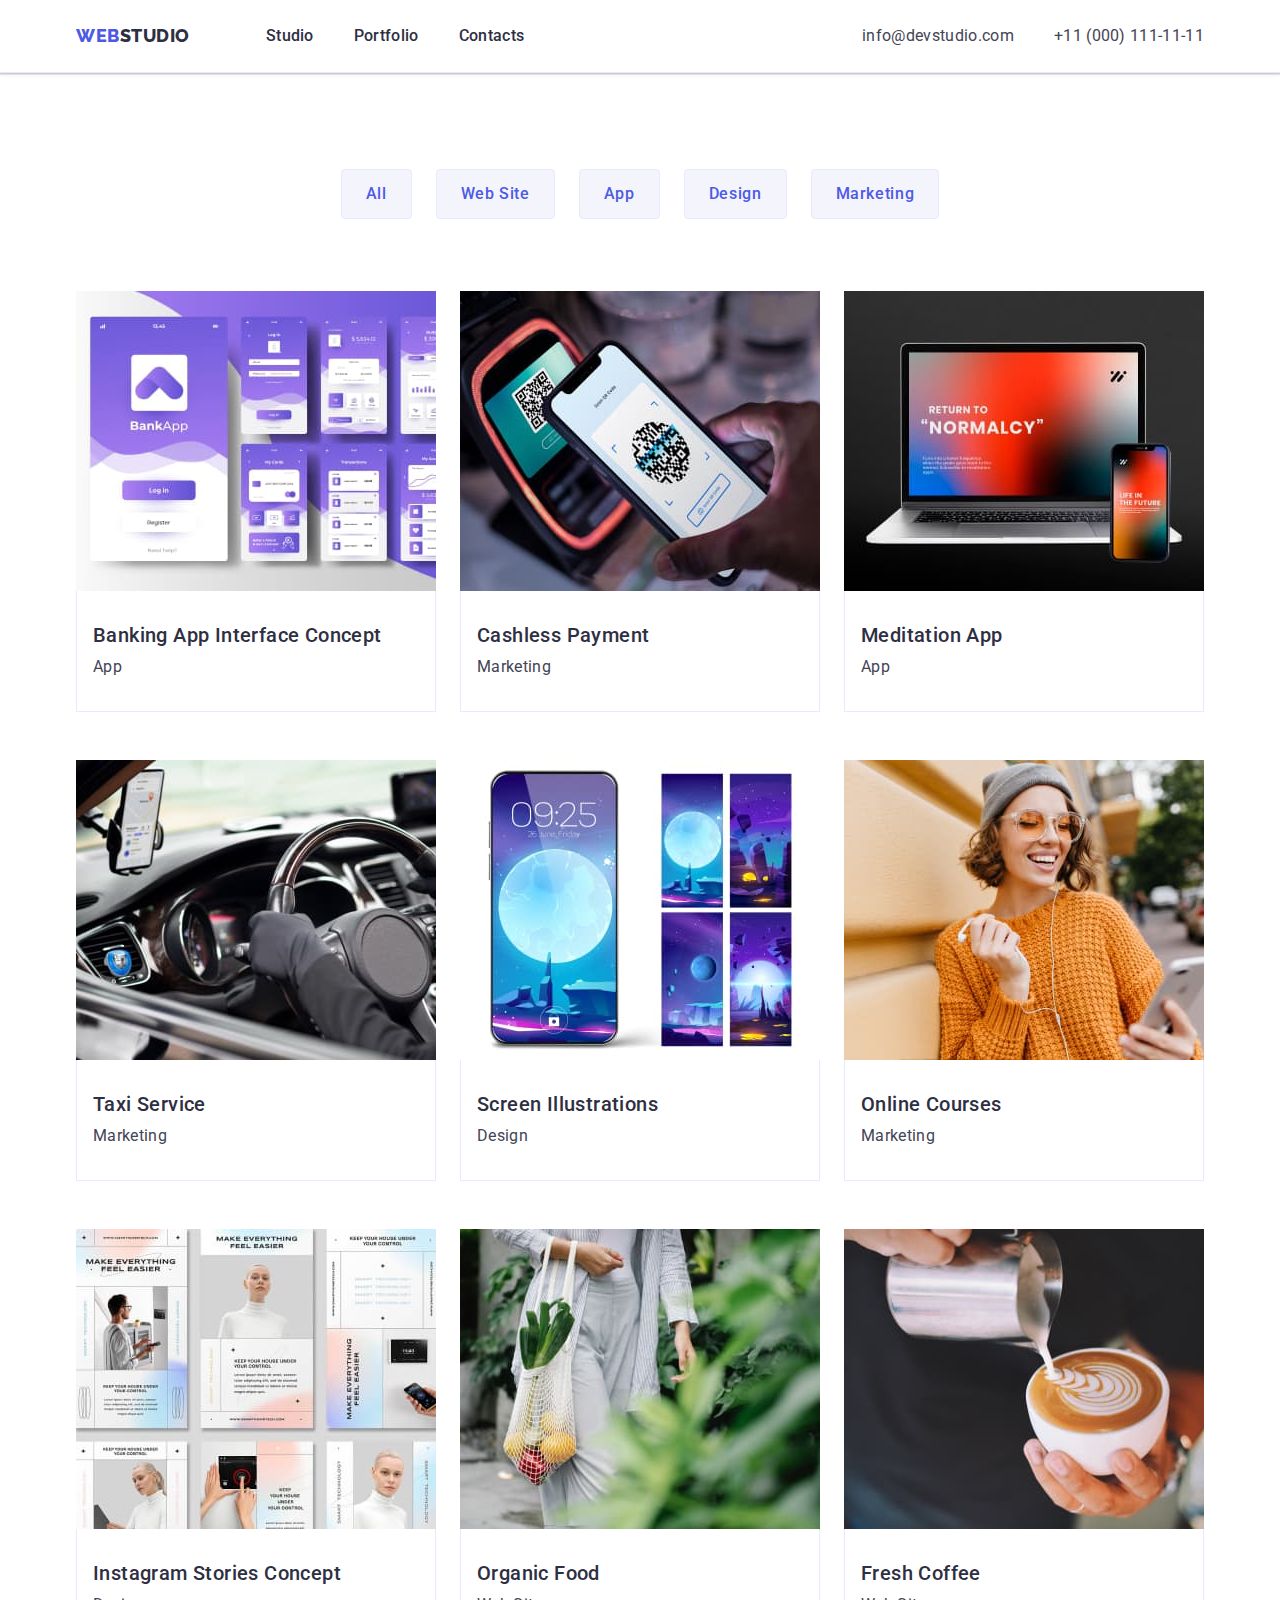
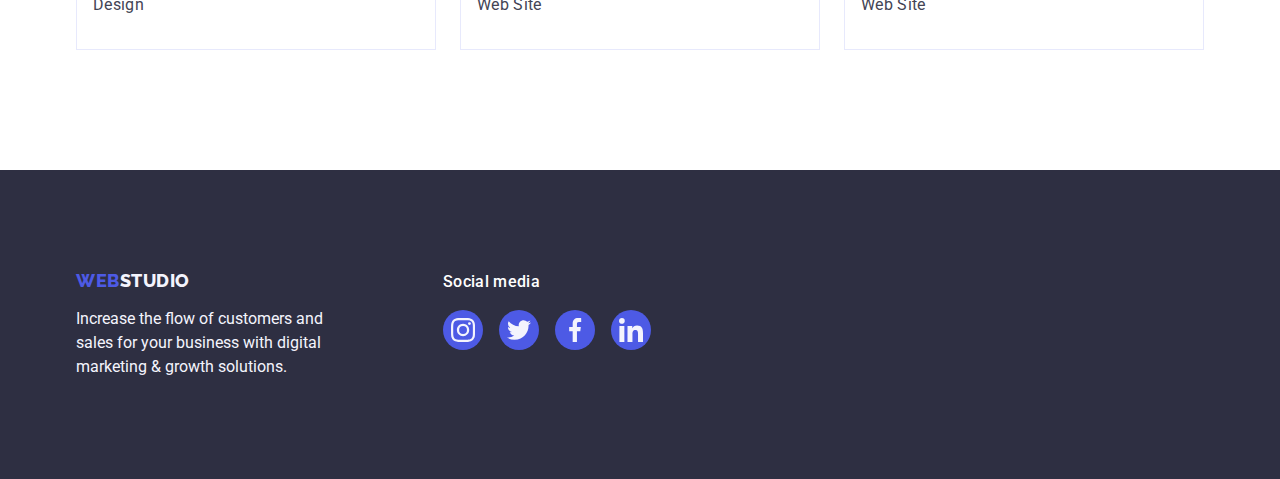
==== portfolio.html @ 8060cdf9 "Initial commit" ====
<!DOCTYPE html>
<html lang="en">

<head>
    <meta charset="UTF-8">
    <meta http-equiv="X-UA-Compatible" content="IE=edge">
    <meta name="viewport" content="width=device-width, initial-scale=1.0">
    <title>Portfolio</title>
    <link rel="preconnect" href="https://fonts.googleapis.com">
    <link rel="preconnect" href="https://fonts.gstatic.com" crossorigin>
    <link
        href="https://fonts.googleapis.com/css2?family=Raleway:wght@800&family=Roboto:wght@400;500;700;900&display=swap"
        rel="stylesheet">
    <link rel="stylesheet" href="./css/modern-normalize.min.css">
    <link rel="stylesheet" href="./css/styles.css">
</head>


<body>
    <header class="top-header">
        <div class="container nav-container">
            <nav class="page-nav">
                <a href="./index.html" class="logo link">Web<span class="nav-span">Studio</span> </a>
                <ul class="list list-nav">
                    <li class="nav-item"><a href="./index.html" class="link nav-link">Studio</a></li>
                    <li class="nav-item"><a href="./portfolio.html" class="link nav-link">Portfolio</a></li>
                    <li class="nav-item"><a href="" class="link nav-link">Contacts</a></li>
                </ul>
            </nav>

            <address class="no_italic">
                <ul class="list list-nav">
                    <li class="nav-item"><a href="mailto:info@devstudio.com"
                            class="link contacts">info@devstudio.com</a>
                    </li>
                    <li class="nav-item"><a href="tel:+110001111111" class="link contacts">+11 (000) 111-11-11</a>
                    </li>
                </ul>
            </address>
        </div>

    </header>

    <main>
        <section class="main-section-pf">
            <div class="container">
                <h1 hidden>Portfolio</h1>
                <ul class="list btn-list">
                    <li><button type="button" class="btn">All</button></li>
                    <li><button type="button" class="btn">Web Site</button></li>
                    <li><button type="button" class="btn">App</button></li>
                    <li><button type="button" class="btn">Design</button></li>
                    <li><button type="button" class="btn">Marketing</button></li>
                </ul>

                <ul class="list list-portfolio">
                    <li class="img-portfolio">
                        <a class="link link-block" href=""><img src="./images/img4.jpg"
                                alt="Banking App Interface Concept" width="360">
                            <div class="img-title-pf">
                                <h2 class="title-portfolio">Banking App Interface Concept</h2>
                                <p class="title-text">App</p>
                            </div>
                        </a>
                    </li>
                    <li class="img-portfolio">
                        <a class="link link-block" href=""><img src="./images/img5.jpg" alt="Cashless Payment"
                                width="360">
                            <div class="img-title-pf">
                                <h2 class="title-portfolio">Cashless Payment</h2>
                                <p class="title-text"> Marketing</p>
                            </div>
                        </a>
                    </li>
                    <li class="img-portfolio">
                        <a class="link link-block" href=""><img src="./images/img6.jpg" alt="Meditation App"
                                width="360">
                            <div class="img-title-pf">
                                <h2 class="title-portfolio">Meditation App</h2>
                                <p class="title-text">App</p>
                            </div>
                        </a>
                    </li>
                    <li class="img-portfolio">
                        <a class="link link-block" href=""><img src="./images/img7.jpg" alt="Taxi Service" width="360">
                            <div class="img-title-pf">
                                <h2 class="title-portfolio">Taxi Service</h2>
                                <p class="title-text">Marketing</p>
                            </div>
                        </a>
                    </li>
                    <li class="img-portfolio">
                        <a class="link link-block" href=""><img src="./images/img8.jpg" alt="Screen Illustrations"
                                width="360">
                            <div class="img-title-pf">
                                <h2 class="title-portfolio"> Screen Illustrations</h2>
                                <p class="title-text">Design</p>
                            </div>
                        </a>
                    </li>
                    <li class="img-portfolio">
                        <a class="link link-block" href=""><img src="./images/img9.jpg" alt="Online Courses"
                                width="360">
                            <div class="img-title-pf">
                                <h2 class="title-portfolio">Online Courses</h2>
                                <p class="title-text">Marketing</p>
                            </div>
                        </a>
                    </li>
                    <li class="img-portfolio">
                        <a class="link link-block" href=""><img src="./images/img10.jpg" alt="Instagram Stories Concept"
                                width="360">
                            <div class="img-title-pf">
                                <h2 class="title-portfolio">Instagram Stories Concept</h2>
                                <p class="title-text">Design</p>
                            </div>
                        </a>
                    </li>
                    <li class="img-portfolio">
                        <a class="link link-block" href=""><img src="./images/img11.jpg" alt="Organic Food" width="360">
                            <div class="img-title-pf">
                                <h2 class="title-portfolio">Organic Food</h2>
                                <p class="title-text">Web Site</p>
                            </div>
                        </a>
                    </li>
                    <li class="img-portfolio">
                        <a class="link link-block" href=""><img src="./images/img12.jpg" alt="Fresh Coffee" width="360">
                            <div class="img-title-pf">
                                <h2 class="title-portfolio">Fresh Coffee</h2>
                                <p class="title-text">Web Site</p>
                            </div>
                        </a>
                    </li>
                </ul>
            </div>
        </section>
    </main>

    <footer class="footer-styles">
        <div class="container footer-main">
            <div class="footer-logo-section">
                <a href="./index.html" class="logo-footer link">Web<span class="logo-span">Studio</span>
                </a>
                <p class="footer-text">Increase the flow of customers and <br>
                    sales for your business with digital <br>
                    marketing & growth solutions. </p>
            </div>
            <div class="footer-link">
                <p class="footer-title">Social media</p>
                <ul class="list list-footer">
                    <li class="no-used">
                        <a href="" class="icon-link-footer">
                            <svg width="24" height="24" class="footer-icon">
                                <use href="./images/icons.svg#icon-instagram"></use>
                            </svg>
                        </a>
                    </li>
                    <li class="no-used">
                        <a href="" class="icon-link-footer">
                            <svg width="24" height="24" class="footer-icon">
                                <use href="./images/icons.svg#icon-twitter"></use>
                            </svg>
                        </a>
                    </li>
                    <li class="no-used">
                        <a href="" class="icon-link-footer">
                            <svg width="24" height="24" class="footer-icon">
                                <use href="./images/icons.svg#icon-facebook"></use>
                            </svg>
                        </a>
                    </li>
                    <li class="no-used">
                        <a href="" class="icon-link-footer">
                            <svg width="24" height="24" class="footer-icon">
                                <use href="./images/icons.svg#icon-linkedin"></use>
                            </svg>
                        </a>
                    </li>
                </ul>
            </div>
        </div>
    </footer>

</body>

</html>
---- css/styles.css ----
:root {
    --hover-color: #404BBF;
}

h1, h2, h3, h4, p {
    margin-top: 0;
    margin-bottom: 0;
    padding-left: 0;
}

ul, ol {
    margin-top: 0;
    margin-bottom: 0;
}

button {
    cursor: pointer;

}



.container {
    width: 1158px;
    margin-left: auto;
    margin-right: auto;
    padding-left: 15px;
    padding-right: 15px;
}

body {
    font-family: 'Roboto', sans-serif;
    font-size: 16px;
    color: #434455;
    background-color: #FFFFFF;
    }

img {
    display: block;
    max-width: 100%;
    height: auto;
    }

/* ================== header ====================== */
.top-header {
    border-bottom: 1px solid #E7E9FC;
    padding-top: 24px;
    padding-bottom: 24px;
    box-shadow: 0px 2px 1px rgba(46, 47, 66, 0.08), 0px 1px 1px rgba(46, 47, 66, 0.16), 0px 1px 6px rgba(46, 47, 66, 0.08);
        }

.nav-container {
    display: flex;
    align-items: center;
    justify-content: space-between;
}

.page-nav {
    display: flex;
    align-items: center;
}

.list-nav {
    display: flex;
    gap: 40px;
}

.list-contacts {
    display: flex;
    gap: 40px;
}

.logo {
    font-family: 'Raleway', sans-serif; 
    font-size: 18px; 
    font-weight: 800;
    line-height: 1.17;
    letter-spacing: 0.03em;
    color: #4D5AE5;
    text-transform: uppercase;
    margin-right: 76px;
 }

.nav-span {
   color: #2E2F42; 
}

.link {
    text-decoration: none;
}

.nav-link {
    font-size: 16px;
    font-weight: 500;
    line-height: 1.5;
    text-decoration: none;
    letter-spacing: 0.02em;
    color: #2e2f42;
    padding-top: 24px;
    padding-bottom: 24px;
}

.nav-link:hover,
.nav-link:focus {
    color: var(--hover-color);
}

.list {
   list-style: none; 
   padding-left: 0;
}

.contacts {
    font-size: 16px;
    font-weight: 400;
    line-height: 1.5;
    letter-spacing: 0.02em;
    text-decoration: none;
    color: #434455;
}

.no_italic {
    font-style: normal;
}

.contacts:hover,
.contacts:focus {
    color: var(--hover-color);
}

/* =================== головна секція індекс =================== */

.main-section {
    background-color: #2E2F42;
    padding-top: 188px;
    padding-bottom: 188px;
    background-image: linear-gradient(rgba(46, 47, 66, 0.7), rgba(46, 47, 66, 0.7)), url(../images/people-office.jpg);
    background-size: cover;
    max-width: 1440px;
    background-repeat: no-repeat;
    background-position: center;
    margin-left: auto;
    margin-right: auto;
 }

 /* .main-bg {

 } */

.main-title {
    margin-bottom: 48px;
    max-width: 496px;
    margin-left: auto;
    margin-right: auto;
    color: #FFFFFF;
    font-size: 56px;
    line-height: 1.07;
    letter-spacing: 0.02em;
    text-align: center;
  }

 .main-btn {
    display: block;
    color: #FFFFFF;
    background-color: #4D5AE5;
    font-family: 'Roboto', sans-serif;
    font-size: 16px;
    font-weight: 500;
    line-height: 1.5;
    letter-spacing: 0.04em;
    list-style: none;
    border: none;
    border-color: #4D5AE5;
    border-radius: 4px;
    padding: 16px 32px;
    height: 56px;
    min-width: 169px;
    margin-left: auto;
    margin-right: auto;
   }

.main-btn:hover,
.main-btn:focus {
    background-color: var(--hover-color);
    color: #FFFFFF;
}

/* ================= кнопки портфоліо ============= */

.btn-list {
    display: flex;
    justify-content: center;
    gap: 24px; 
    margin-bottom: 72px;
}

.btn {
    color: #4D5AE5;
    background-color: #F4F4FD;
    font-family: 'Roboto', sans-serif;
    font-size: 16px;
    font-weight: 500;
    line-height: 1.5;
    letter-spacing: 0.04em;
    list-style: none;
    border: 1px solid #e7e9fc;
    border-radius: 4px;
    padding: 12px 24px;
    
}

.btn:hover,
.btn:focus {
    background-color: var(--hover-color);
    color: #FFFFFF;
    border: 1px solid transparent;
    box-shadow:  0px 3px 1px rgba(0, 0, 0, 0.1), 0px 2px 1px rgba(0, 0, 0, 0.08), 0px 2px 2px rgba(0, 0, 0, 0.12);
}


/* =============== секція 2 індекс ============= */

.second-section {
    padding-top: 120px;
    padding-bottom: 120px;
}

.title-list {
    display: flex;
    gap: 24px;
}

.card-second {
    width: calc((100% - 72px) / 4);
}

.icon-box {
    display: flex;
    border-radius: 4px;
    height: 112px;
    justify-content:center;
    align-items: center;
    background-color: #F4F4FD;
    margin-bottom: 8px;
}
.card-second-icon {
    display: flex;
 }

.title-portfolio {
    line-height: 1.2;
    font-weight: 500;
    font-size: 20px;
    color: #2E2F42;
    letter-spacing: 0.02em;
    margin-bottom: 8px;
   
}

 .title-text {
    font-size: inherit;
    line-height: 1.5;
    font-weight: 400;
    letter-spacing: 0.02em;
    color: #434455;

}

/* =============== секція 3 індекс ================ */

.third-section{
    padding-bottom: 120px;
}

.third-list {
    display: flex;
    gap: 24px;
}

.img-third-section {
width: calc((100% - 48px) / 3);
}
.other-title {
    font-weight: 700;
    font-size: 36px;
    line-height: 1.11;
    text-align: center;
    letter-spacing: 0.02em;
    text-transform: capitalize;
    color: #2E2F42;
    margin-bottom: 72px;
}


/* ==================== секція 4 індекс ================== */

.fourth-section {
    background-color: #F4F4FD;
    padding-top: 120px;
    padding-bottom: 120px;
   }

.img-fourth-section {
    background-color: #FFFFFF;  
    border-radius: 0px 0px 4px 4px;
    width: calc((100% - 72px) / 4);
    box-shadow: 0px 1px 6px rgba(46, 47, 66, 0.08), 0px 1px 1px rgba(46, 47, 66, 0.16), 0px 2px 1px rgba(46, 47, 66, 0.08);
}

.fourth-list {
    display: flex;
    gap: 24px;   
}

.img-title-index {
    padding: 32px 0;
    text-align: center;
}

.team-text {
    font-size: inherit;
    line-height: 1.5;
    font-weight: 400;
    letter-spacing: 0.02em;
    color: #434455;
    margin-bottom: 8px;
}

.social-link-list {
    display: flex;
    justify-content: center;
    align-items: center;
    gap: 24px;
    
    
}

.svg-fill {
    fill: #F4F4FD;
}

.icon-link {
    display: flex;
    justify-content: center;
        align-items: center;
    width: 40px;
    height: 40px;
      border-radius: 50%;
    background-color: #4D5AE5;
    fill: #FFFFFF;
}

.icon-link:hover,
.icon-link:focus {
    background-color: #404BBF;
}



/* ======================== секція індекс 5 ====================== */

.fifth-section {
    padding-top: 120px;
    padding-bottom: 120px;
}

.fifth-title {
    font-weight: 700;
    font-size: 36px;
    line-height: 1.1;
    letter-spacing: 0.02em;
    text-transform: capitalize;
    margin-bottom: 72px;
    text-align: center;
    color: #2e2f42;
}

.customers-list {
    display: flex;
    gap: 24px;
}

.customers-box {
    display: flex;
    width: calc((100% - 120px) / 6);
    height: 88px;
    justify-content: center;
    align-items: center;
}

 .customers-logo {
   fill: currentColor; 
 }
 

.icon-customers {
    display: flex;
    justify-content: center;
    align-items: center;
    border: 1px solid #8E8F99;
    border-radius: 4px;
    width: 100%;
    height: 100%;
    /* fill: #8E8F99; */
    color: #8e8f99;   
}

.icon-customers:hover,
.icon-customers:focus {
    /* fill: #404BBF; */
    color: #404BBF;;
    border: 1px solid #404BBF;
}


  /* ======================= img portfolio ======================= */

.main-section-pf {
    padding-top: 96px;
    padding-bottom: 120px;
}

.img-portfolio {
    width: calc((100% - 48px) / 3);
}

.list-portfolio {
    display: flex;
    flex-wrap: wrap;
    row-gap: 48px;
    column-gap: 24px;
}

.img-title-pf {
    padding: 32px 16px;
    border-left: 1px solid #E7E9FC;
    border-right: 1px solid #E7E9FC;
    border-bottom: 1px solid #E7E9FC;
    }

.link-block {
    display: block;
}
.link-block:hover,
.link-block:focus {
   
    box-shadow: 0px 1px 6px rgba(46, 47, 66, 0.08),
        0px 1px 1px rgba(46, 47, 66, 0.16),
        0px 2px 1px rgba(46, 47, 66, 0.08);
}


/* ================= footer ===================== */

.footer-main {
    display: flex;
    align-items: baseline;
}

.footer-styles {
    display: flex;
    background-color: #2E2F42;
    padding-top: 100px;
    padding-bottom: 100px;
}

.logo-span {
    color: #F4F4FD;
}
.logo-footer {
    font-family: 'Raleway', sans-serif;
    font-size: 18px;
    font-weight: 800;
    line-height: 1.17;
    letter-spacing: 0.03em;
    color: #4D5AE5;
    text-transform: uppercase;
    display: inline-block;
      
}

.footer-text {
    color: #F4F4FD;
    font-size: inherit;
    line-height: 1.5;
    text-align: Left;  
    vertical-align: Top;
    margin-top: 16px;
    /* width: 265px; */

}

.footer-logo-section {
    margin-right: 120px;
}

.footer-title {
    display: block;
   font-family: 'Roboto', sans-serif;
   color: #FFFFFF;
font-size: 16px;
font-weight: 500;
line-height: 1.5;
letter-spacing: 0.02em;
margin-bottom: 16px; 

}

.list-footer {
    display: flex;
        justify-content: center;
        align-items: center;
        gap: 16px;
}

.footer-icon {
    fill: #f4f4fd; 
}

.icon-link-footer {
    display: flex;
    justify-content: center;
    align-items: center;
    width: 40px;
    height: 40px;
    border-radius: 50%;
    background-color: #4D5AE5;
    fill: #FFFFFF;
}

.icon-link-footer:hover,
.icon-link-footer:focus {
    background-color: #31D0AA;
}
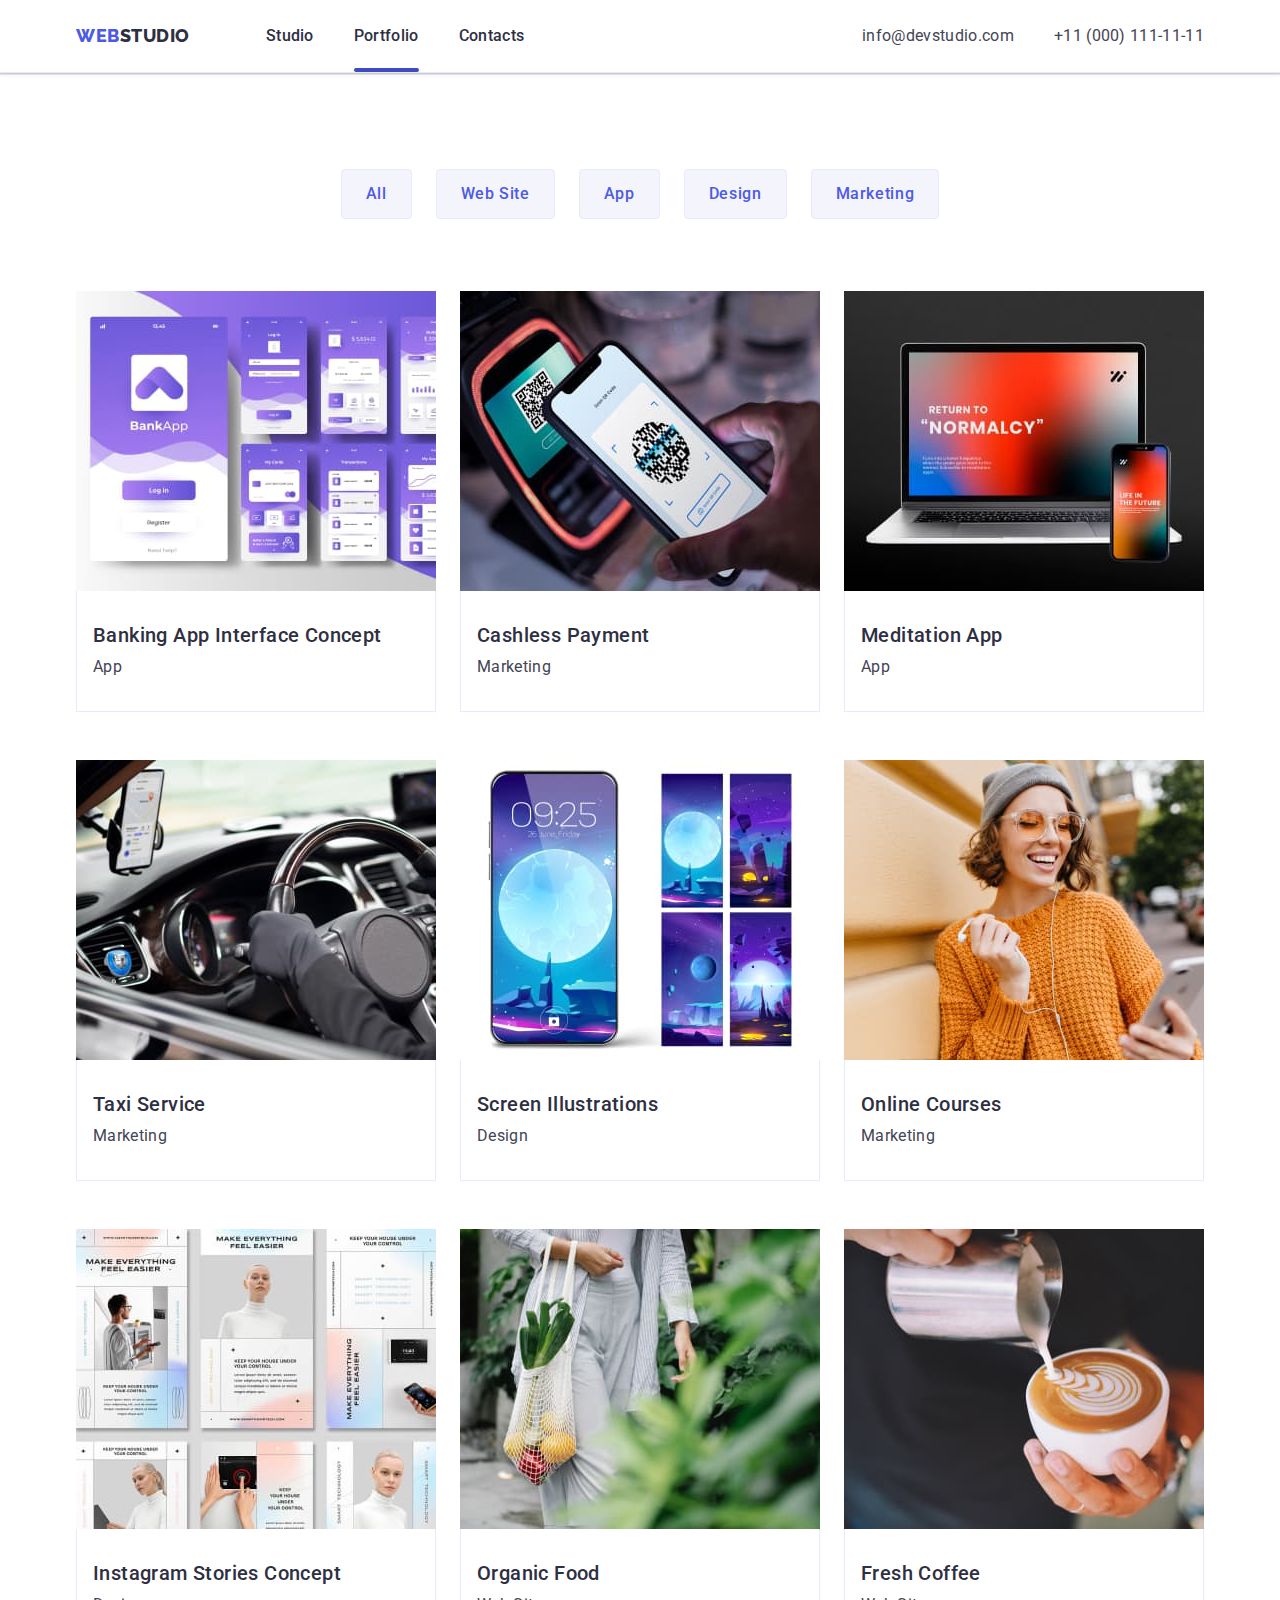
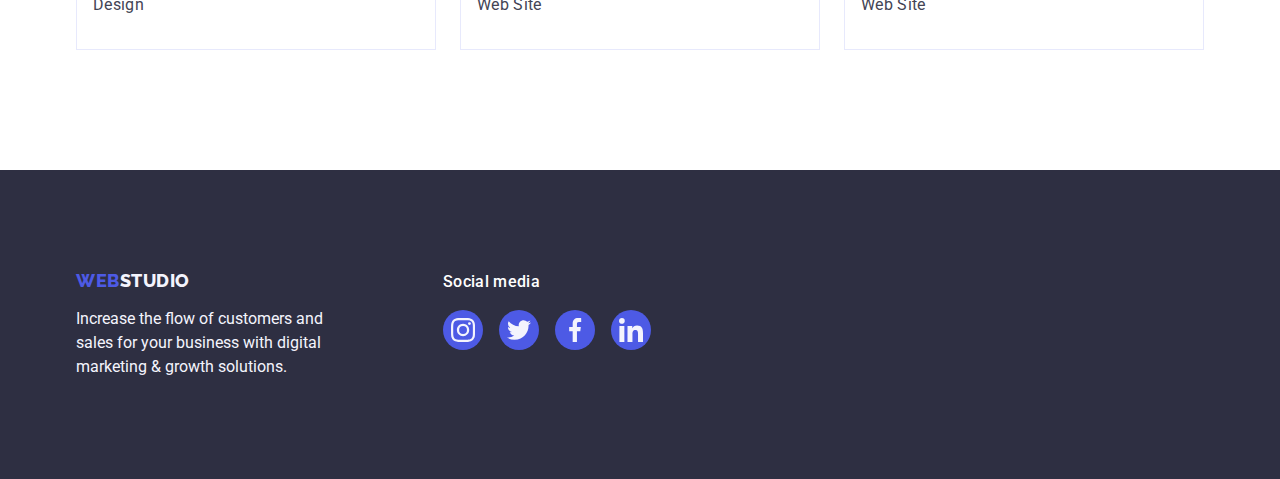
==== commit b9e012b1: "underline both" ====
--- a/portfolio.html
+++ b/portfolio.html
@@ -23,7 +23,8 @@
                 <a href="./index.html" class="logo link">Web<span class="nav-span">Studio</span> </a>
                 <ul class="list list-nav">
                     <li class="nav-item"><a href="./index.html" class="link nav-link">Studio</a></li>
-                    <li class="nav-item"><a href="./portfolio.html" class="link nav-link">Portfolio</a></li>
+                    <li class="nav-item"><a href="./portfolio.html"
+                            class="link nav-link portfolio-underline">Portfolio</a></li>
                     <li class="nav-item"><a href="" class="link nav-link">Contacts</a></li>
                 </ul>
             </nav>
--- a/css/styles.css
+++ b/css/styles.css
@@ -86,6 +86,9 @@
    color: #2E2F42; 
 }
 
+.nav-item {
+    position: relative;
+}
 .link {
     text-decoration: none;
 }
@@ -99,6 +102,28 @@
     color: #2e2f42;
     padding-top: 24px;
     padding-bottom: 24px;
+}
+
+.studio-underline::after {
+    content: '';
+    position: absolute;
+    width: 100%;
+    height: 4px;
+    left: 0px;
+    top: 44px;
+    background: #404BBF;
+    border-radius: 2px;
+}
+
+.portfolio-underline::after {
+    content: '';
+    position: absolute;
+    width: 100%;
+    height: 4px;
+    left: 0px;
+    top: 44px;
+    background: #404BBF;
+    border-radius: 2px;
 }
 
 .nav-link:hover,
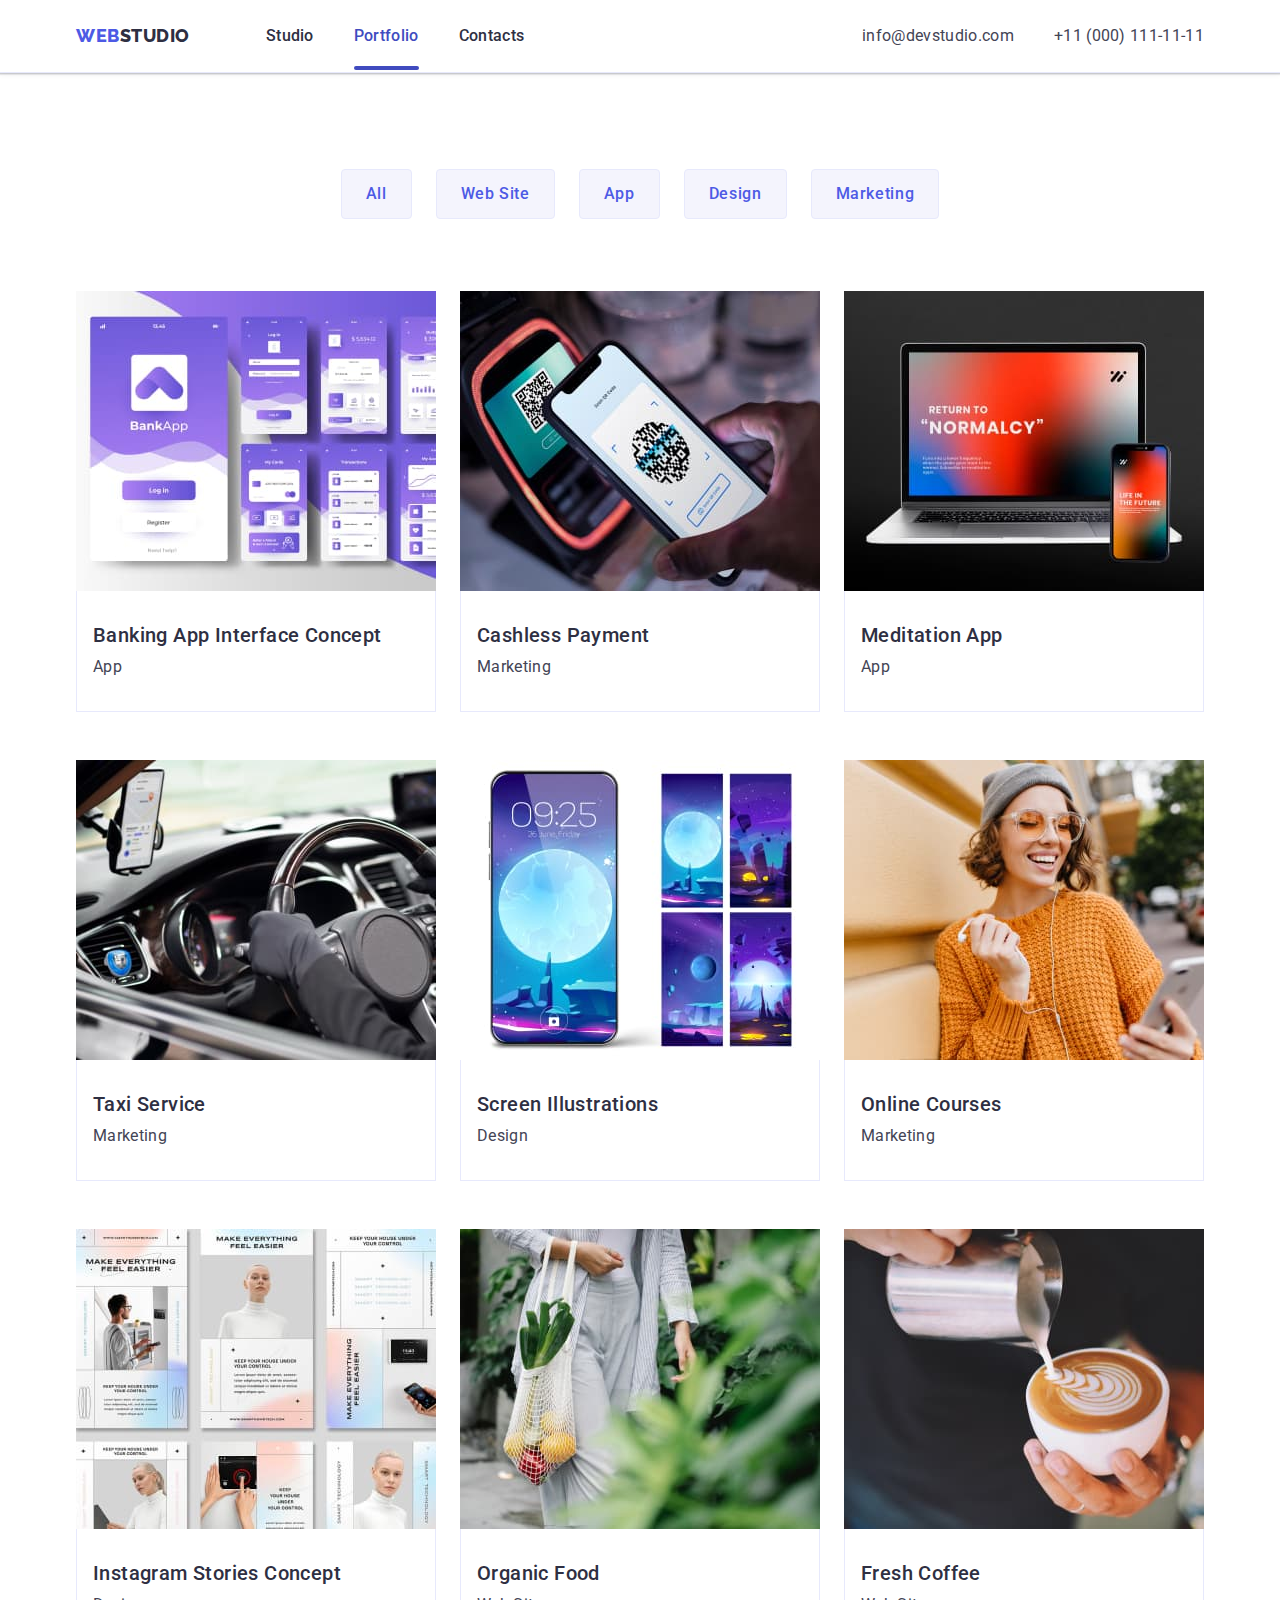
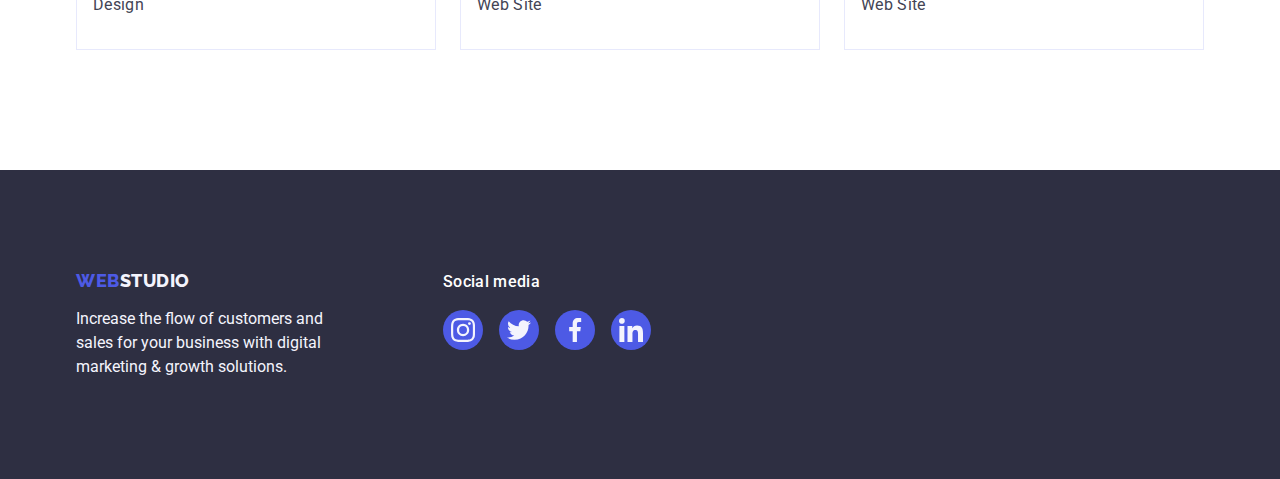
==== commit 2084e6ae: "pf-1" ====
--- a/portfolio.html
+++ b/portfolio.html
@@ -56,8 +56,18 @@
 
                 <ul class="list list-portfolio">
                     <li class="img-portfolio">
-                        <a class="link link-block" href=""><img src="./images/img4.jpg"
-                                alt="Banking App Interface Concept" width="360">
+                        <a class="link link-block" href="">
+                            <div class="overlay-img">
+                                <img src="./images/img4.jpg" alt="Banking App Interface Concept" width="360">
+
+                                <div class="overlay">
+                                    <p>14 Stylish and User-Friendly App Design Concepts · Task Manager
+                                        App ·
+                                        Calorie Tracker
+                                        App · Exotic Fruit Ecommerce App ·
+                                        Cloud Storage App</p>
+                                </div>
+                            </div>
                             <div class="img-title-pf">
                                 <h2 class="title-portfolio">Banking App Interface Concept</h2>
                                 <p class="title-text">App</p>
@@ -65,8 +75,18 @@
                         </a>
                     </li>
                     <li class="img-portfolio">
-                        <a class="link link-block" href=""><img src="./images/img5.jpg" alt="Cashless Payment"
-                                width="360">
+                        <a class="link link-block" href="">
+                            <div class="overlay-img">
+                                <img src="./images/img5.jpg" alt="Cashless Payment" width="360">
+
+                                <div class="overlay">
+                                    <p>14 Stylish and User-Friendly App Design Concepts · Task Manager
+                                        App ·
+                                        Calorie Tracker
+                                        App · Exotic Fruit Ecommerce App ·
+                                        Cloud Storage App</p>
+                                </div>
+                            </div>
                             <div class="img-title-pf">
                                 <h2 class="title-portfolio">Cashless Payment</h2>
                                 <p class="title-text"> Marketing</p>
@@ -74,8 +94,18 @@
                         </a>
                     </li>
                     <li class="img-portfolio">
-                        <a class="link link-block" href=""><img src="./images/img6.jpg" alt="Meditation App"
-                                width="360">
+                        <a class="link link-block" href="">
+                            <div class="overlay-img">
+                                <img src="./images/img6.jpg" alt="Meditation App" width="360">
+
+                                <div class="overlay">
+                                    <p>14 Stylish and User-Friendly App Design Concepts · Task Manager
+                                        App ·
+                                        Calorie Tracker
+                                        App · Exotic Fruit Ecommerce App ·
+                                        Cloud Storage App</p>
+                                </div>
+                            </div>
                             <div class="img-title-pf">
                                 <h2 class="title-portfolio">Meditation App</h2>
                                 <p class="title-text">App</p>
@@ -83,7 +113,19 @@
                         </a>
                     </li>
                     <li class="img-portfolio">
-                        <a class="link link-block" href=""><img src="./images/img7.jpg" alt="Taxi Service" width="360">
+                        <a class="link link-block" href="">
+
+                            <div class="overlay-img">
+                                <img src="./images/img7.jpg" alt="Taxi Service" width="360">
+
+                                <div class="overlay">
+                                    <p>14 Stylish and User-Friendly App Design Concepts · Task Manager
+                                        App ·
+                                        Calorie Tracker
+                                        App · Exotic Fruit Ecommerce App ·
+                                        Cloud Storage App</p>
+                                </div>
+                            </div>
                             <div class="img-title-pf">
                                 <h2 class="title-portfolio">Taxi Service</h2>
                                 <p class="title-text">Marketing</p>
@@ -91,8 +133,18 @@
                         </a>
                     </li>
                     <li class="img-portfolio">
-                        <a class="link link-block" href=""><img src="./images/img8.jpg" alt="Screen Illustrations"
-                                width="360">
+                        <a class="link link-block" href="">
+                            <div class="overlay-img">
+                                <img src="./images/img8.jpg" alt="Screen Illustrations" width="360">
+
+                                <div class="overlay">
+                                    <p>14 Stylish and User-Friendly App Design Concepts · Task Manager
+                                        App ·
+                                        Calorie Tracker
+                                        App · Exotic Fruit Ecommerce App ·
+                                        Cloud Storage App</p>
+                                </div>
+                            </div>
                             <div class="img-title-pf">
                                 <h2 class="title-portfolio"> Screen Illustrations</h2>
                                 <p class="title-text">Design</p>
@@ -100,8 +152,18 @@
                         </a>
                     </li>
                     <li class="img-portfolio">
-                        <a class="link link-block" href=""><img src="./images/img9.jpg" alt="Online Courses"
-                                width="360">
+                        <a class="link link-block" href="">
+                            <div class="overlay-img">
+                                <img src="./images/img9.jpg" alt="Online Courses" width="360">
+
+                                <div class="overlay">
+                                    <p>14 Stylish and User-Friendly App Design Concepts · Task Manager
+                                        App ·
+                                        Calorie Tracker
+                                        App · Exotic Fruit Ecommerce App ·
+                                        Cloud Storage App</p>
+                                </div>
+                            </div>
                             <div class="img-title-pf">
                                 <h2 class="title-portfolio">Online Courses</h2>
                                 <p class="title-text">Marketing</p>
@@ -109,8 +171,18 @@
                         </a>
                     </li>
                     <li class="img-portfolio">
-                        <a class="link link-block" href=""><img src="./images/img10.jpg" alt="Instagram Stories Concept"
-                                width="360">
+                        <a class="link link-block" href="">
+                            <div class="overlay-img">
+                                <img src="./images/img10.jpg" alt="Instagram Stories Concept" width="360">
+
+                                <div class="overlay">
+                                    <p>14 Stylish and User-Friendly App Design Concepts · Task Manager
+                                        App ·
+                                        Calorie Tracker
+                                        App · Exotic Fruit Ecommerce App ·
+                                        Cloud Storage App</p>
+                                </div>
+                            </div>
                             <div class="img-title-pf">
                                 <h2 class="title-portfolio">Instagram Stories Concept</h2>
                                 <p class="title-text">Design</p>
@@ -118,7 +190,18 @@
                         </a>
                     </li>
                     <li class="img-portfolio">
-                        <a class="link link-block" href=""><img src="./images/img11.jpg" alt="Organic Food" width="360">
+                        <a class="link link-block" href="">
+                            <div class="overlay-img">
+                                <img src="./images/img11.jpg" alt="Organic Food" width="360">
+
+                                <div class="overlay">
+                                    <p>14 Stylish and User-Friendly App Design Concepts · Task Manager
+                                        App ·
+                                        Calorie Tracker
+                                        App · Exotic Fruit Ecommerce App ·
+                                        Cloud Storage App</p>
+                                </div>
+                            </div>
                             <div class="img-title-pf">
                                 <h2 class="title-portfolio">Organic Food</h2>
                                 <p class="title-text">Web Site</p>
@@ -126,7 +209,18 @@
                         </a>
                     </li>
                     <li class="img-portfolio">
-                        <a class="link link-block" href=""><img src="./images/img12.jpg" alt="Fresh Coffee" width="360">
+                        <a class="link link-block" href="">
+                            <div class="overlay-img">
+                                <img src="./images/img12.jpg" alt="Fresh Coffee" width="360">
+
+                                <div class="overlay">
+                                    <p>14 Stylish and User-Friendly App Design Concepts · Task Manager
+                                        App ·
+                                        Calorie Tracker
+                                        App · Exotic Fruit Ecommerce App ·
+                                        Cloud Storage App</p>
+                                </div>
+                            </div>
                             <div class="img-title-pf">
                                 <h2 class="title-portfolio">Fresh Coffee</h2>
                                 <p class="title-text">Web Site</p>
--- a/css/styles.css
+++ b/css/styles.css
@@ -86,9 +86,12 @@
    color: #2E2F42; 
 }
 
-.nav-item {
+/* .nav-item {
     position: relative;
-}
+    
+} */
+
+
 .link {
     text-decoration: none;
 }
@@ -102,6 +105,18 @@
     color: #2e2f42;
     padding-top: 24px;
     padding-bottom: 24px;
+    transition: color 250ms cubic-bezier(0.4, 0, 0.2, 1);
+    
+}
+
+.studio-underline {
+    color: #404bbf;  
+    position: relative;
+}
+
+.portfolio-underline {
+    color: #404bbf;
+    position: relative;
 }
 
 .studio-underline::after {
@@ -110,9 +125,10 @@
     width: 100%;
     height: 4px;
     left: 0px;
-    top: 44px;
+    bottom: -1px;
     background: #404BBF;
     border-radius: 2px;
+    
 }
 
 .portfolio-underline::after {
@@ -121,7 +137,7 @@
     width: 100%;
     height: 4px;
     left: 0px;
-    top: 44px;
+    bottom: -1px;
     background: #404BBF;
     border-radius: 2px;
 }
@@ -143,6 +159,7 @@
     letter-spacing: 0.02em;
     text-decoration: none;
     color: #434455;
+    transition: color 250ms cubic-bezier(0.4, 0, 0.2, 1);
 }
 
 .no_italic {
@@ -203,12 +220,286 @@
     min-width: 169px;
     margin-left: auto;
     margin-right: auto;
+    transition: background-color 250ms cubic-bezier(0.4, 0, 0.2, 1);
    }
 
 .main-btn:hover,
 .main-btn:focus {
     background-color: var(--hover-color);
-    color: #FFFFFF;
+    
+}
+
+
+/* =============== секція 2 індекс ============= */
+
+.second-section {
+    padding-top: 120px;
+    padding-bottom: 120px;
+}
+
+.title-list {
+    display: flex;
+    gap: 24px;
+}
+
+.card-second {
+    width: calc((100% - 72px) / 4);
+}
+
+.icon-box {
+    display: flex;
+    border-radius: 4px;
+    height: 112px;
+    justify-content:center;
+    align-items: center;
+    background-color: #F4F4FD;
+    margin-bottom: 8px;
+}
+.card-second-icon {
+    display: flex;
+ }
+
+.title-portfolio {
+    line-height: 1.2;
+    font-weight: 500;
+    font-size: 20px;
+    color: #2E2F42;
+    letter-spacing: 0.02em;
+    margin-bottom: 8px;
+   
+}
+
+ .title-text {
+    font-size: inherit;
+    line-height: 1.5;
+    font-weight: 400;
+    letter-spacing: 0.02em;
+    color: #434455;
+
+}
+
+/* =============== секція 3 індекс ================ */
+
+.third-section{
+    padding-bottom: 120px;
+}
+
+.third-list {
+    display: flex;
+    gap: 24px;
+}
+
+.img-third-section {
+width: calc((100% - 48px) / 3);
+}
+.other-title {
+    font-weight: 700;
+    font-size: 36px;
+    line-height: 1.11;
+    text-align: center;
+    letter-spacing: 0.02em;
+    text-transform: capitalize;
+    color: #2E2F42;
+    margin-bottom: 72px;
+}
+
+
+/* ==================== секція 4 індекс ================== */
+
+.fourth-section {
+    background-color: #F4F4FD;
+    padding-top: 120px;
+    padding-bottom: 120px;
+   }
+
+.img-fourth-section {
+    background-color: #FFFFFF;  
+    border-radius: 0px 0px 4px 4px;
+    width: calc((100% - 72px) / 4);
+    box-shadow: 0px 1px 6px rgba(46, 47, 66, 0.08), 0px 1px 1px rgba(46, 47, 66, 0.16), 0px 2px 1px rgba(46, 47, 66, 0.08);
+}
+
+.fourth-list {
+    display: flex;
+    gap: 24px;   
+}
+
+.img-title-index {
+    padding: 32px 0;
+    text-align: center;
+}
+
+.team-text {
+    font-size: inherit;
+    line-height: 1.5;
+    font-weight: 400;
+    letter-spacing: 0.02em;
+    color: #434455;
+    margin-bottom: 8px;
+}
+
+.social-link-list {
+    display: flex;
+    justify-content: center;
+    align-items: center;
+    gap: 24px;
+    
+    
+}
+
+.svg-fill {
+    fill: #F4F4FD;
+}
+
+.icon-link {
+    display: flex;
+    justify-content: center;
+    align-items: center;
+    width: 40px;
+    height: 40px;
+    border-radius: 50%;
+    background-color: #4D5AE5;
+    fill: #FFFFFF;
+    transition: background-color 250ms cubic-bezier(0.4, 0, 0.2, 1);
+    
+}
+
+.icon-link:hover,
+.icon-link:focus {
+    background-color: #404BBF;
+}
+
+
+
+/* ======================== секція індекс 5 ====================== */
+
+.fifth-section {
+    padding-top: 120px;
+    padding-bottom: 120px;
+}
+
+.fifth-title {
+    font-weight: 700;
+    font-size: 36px;
+    line-height: 1.1;
+    letter-spacing: 0.02em;
+    text-transform: capitalize;
+    margin-bottom: 72px;
+    text-align: center;
+    color: #2e2f42;
+}
+
+.customers-list {
+    display: flex;
+    gap: 24px;
+}
+
+.customers-box {
+    display: flex;
+    width: calc((100% - 120px) / 6);
+    height: 88px;
+    justify-content: center;
+    align-items: center;
+}
+
+ .customers-logo {
+   fill: currentColor; 
+ }
+ 
+
+.icon-customers {
+    display: flex;
+    justify-content: center;
+    align-items: center;
+    border: 1px solid #8E8F99;
+    border-radius: 4px;
+    width: 100%;
+    height: 100%;
+    /* fill: #8E8F99; */
+    color: #8e8f99;  
+    transition: border-color 250ms cubic-bezier(0.4, 0, 0.2, 1),
+        color 250ms cubic-bezier(0.4, 0, 0.2, 1);
+}
+
+.icon-customers:hover,
+.icon-customers:focus {
+    /* fill: #404BBF; */
+    color: #404BBF;
+    border-color: #404BBF;
+   }
+
+
+  /* ======================= img portfolio ======================= */
+
+.main-section-pf {
+    padding-top: 96px;
+    padding-bottom: 120px;
+}
+
+.img-portfolio {
+    width: calc((100% - 48px) / 3);
+}
+
+.list-portfolio {
+    display: flex;
+    flex-wrap: wrap;
+    row-gap: 48px;
+    column-gap: 24px;
+}
+
+.img-title-pf {
+    padding: 32px 16px;
+    border-left: 1px solid #E7E9FC;
+    border-right: 1px solid #E7E9FC;
+    border-bottom: 1px solid #E7E9FC;
+    }
+
+.link-block {
+    display: block;
+    transition: box-shadow 250ms cubic-bezier(0.4, 0, 0.2, 1);
+    
+}
+
+.overlay {
+    position: absolute;
+    width: 100%;
+    height: 100%;
+    left: 0px;
+    top: 0px;
+    background: #4D5AE5;
+    transform: translateY(100%);
+    font-family: 'Roboto';
+    font-style: normal;
+    font-weight: 400;
+    font-size: 16px;
+    line-height: 1.5;                 
+    letter-spacing: 0.02em;
+    padding-top: 40px;       
+    padding-left: 32px;
+    padding-right: 32px;           
+    color: #F4F4FD;
+    transition: transform 250ms cubic-bezier(0.4, 0, 0.2, 1);
+}
+
+.overlay-img {
+    position: relative;
+    overflow: hidden;
+}
+
+.link-block:hover,
+.link-block:focus {
+   
+    box-shadow: 0px 1px 6px rgba(46, 47, 66, 0.08),
+        0px 1px 1px rgba(46, 47, 66, 0.16),
+        0px 2px 1px rgba(46, 47, 66, 0.08);
+}
+
+.link-block:hover .overlay {
+    transform: translateY(0);
+}
+
+.link-block:focus .overlay {
+    transform: translateY(0);
 }
 
 /* ================= кнопки портфоліо ============= */
@@ -216,7 +507,7 @@
 .btn-list {
     display: flex;
     justify-content: center;
-    gap: 24px; 
+    gap: 24px;
     margin-bottom: 72px;
 }
 
@@ -232,7 +523,11 @@
     border: 1px solid #e7e9fc;
     border-radius: 4px;
     padding: 12px 24px;
-    
+    transition: color 250ms cubic-bezier(0.4, 0, 0.2, 1),
+        background-color 250ms cubic-bezier(0.4, 0, 0.2, 1),
+        border-color 250ms cubic-bezier(0.4, 0, 0.2, 1),
+        box-shadow 250ms cubic-bezier(0.4, 0, 0.2, 1);
+
 }
 
 .btn:hover,
@@ -240,239 +535,7 @@
     background-color: var(--hover-color);
     color: #FFFFFF;
     border: 1px solid transparent;
-    box-shadow:  0px 3px 1px rgba(0, 0, 0, 0.1), 0px 2px 1px rgba(0, 0, 0, 0.08), 0px 2px 2px rgba(0, 0, 0, 0.12);
-}
-
-
-/* =============== секція 2 індекс ============= */
-
-.second-section {
-    padding-top: 120px;
-    padding-bottom: 120px;
-}
-
-.title-list {
-    display: flex;
-    gap: 24px;
-}
-
-.card-second {
-    width: calc((100% - 72px) / 4);
-}
-
-.icon-box {
-    display: flex;
-    border-radius: 4px;
-    height: 112px;
-    justify-content:center;
-    align-items: center;
-    background-color: #F4F4FD;
-    margin-bottom: 8px;
-}
-.card-second-icon {
-    display: flex;
- }
-
-.title-portfolio {
-    line-height: 1.2;
-    font-weight: 500;
-    font-size: 20px;
-    color: #2E2F42;
-    letter-spacing: 0.02em;
-    margin-bottom: 8px;
-   
-}
-
- .title-text {
-    font-size: inherit;
-    line-height: 1.5;
-    font-weight: 400;
-    letter-spacing: 0.02em;
-    color: #434455;
-
-}
-
-/* =============== секція 3 індекс ================ */
-
-.third-section{
-    padding-bottom: 120px;
-}
-
-.third-list {
-    display: flex;
-    gap: 24px;
-}
-
-.img-third-section {
-width: calc((100% - 48px) / 3);
-}
-.other-title {
-    font-weight: 700;
-    font-size: 36px;
-    line-height: 1.11;
-    text-align: center;
-    letter-spacing: 0.02em;
-    text-transform: capitalize;
-    color: #2E2F42;
-    margin-bottom: 72px;
-}
-
-
-/* ==================== секція 4 індекс ================== */
-
-.fourth-section {
-    background-color: #F4F4FD;
-    padding-top: 120px;
-    padding-bottom: 120px;
-   }
-
-.img-fourth-section {
-    background-color: #FFFFFF;  
-    border-radius: 0px 0px 4px 4px;
-    width: calc((100% - 72px) / 4);
-    box-shadow: 0px 1px 6px rgba(46, 47, 66, 0.08), 0px 1px 1px rgba(46, 47, 66, 0.16), 0px 2px 1px rgba(46, 47, 66, 0.08);
-}
-
-.fourth-list {
-    display: flex;
-    gap: 24px;   
-}
-
-.img-title-index {
-    padding: 32px 0;
-    text-align: center;
-}
-
-.team-text {
-    font-size: inherit;
-    line-height: 1.5;
-    font-weight: 400;
-    letter-spacing: 0.02em;
-    color: #434455;
-    margin-bottom: 8px;
-}
-
-.social-link-list {
-    display: flex;
-    justify-content: center;
-    align-items: center;
-    gap: 24px;
-    
-    
-}
-
-.svg-fill {
-    fill: #F4F4FD;
-}
-
-.icon-link {
-    display: flex;
-    justify-content: center;
-        align-items: center;
-    width: 40px;
-    height: 40px;
-      border-radius: 50%;
-    background-color: #4D5AE5;
-    fill: #FFFFFF;
-}
-
-.icon-link:hover,
-.icon-link:focus {
-    background-color: #404BBF;
-}
-
-
-
-/* ======================== секція індекс 5 ====================== */
-
-.fifth-section {
-    padding-top: 120px;
-    padding-bottom: 120px;
-}
-
-.fifth-title {
-    font-weight: 700;
-    font-size: 36px;
-    line-height: 1.1;
-    letter-spacing: 0.02em;
-    text-transform: capitalize;
-    margin-bottom: 72px;
-    text-align: center;
-    color: #2e2f42;
-}
-
-.customers-list {
-    display: flex;
-    gap: 24px;
-}
-
-.customers-box {
-    display: flex;
-    width: calc((100% - 120px) / 6);
-    height: 88px;
-    justify-content: center;
-    align-items: center;
-}
-
- .customers-logo {
-   fill: currentColor; 
- }
- 
-
-.icon-customers {
-    display: flex;
-    justify-content: center;
-    align-items: center;
-    border: 1px solid #8E8F99;
-    border-radius: 4px;
-    width: 100%;
-    height: 100%;
-    /* fill: #8E8F99; */
-    color: #8e8f99;   
-}
-
-.icon-customers:hover,
-.icon-customers:focus {
-    /* fill: #404BBF; */
-    color: #404BBF;;
-    border: 1px solid #404BBF;
-}
-
-
-  /* ======================= img portfolio ======================= */
-
-.main-section-pf {
-    padding-top: 96px;
-    padding-bottom: 120px;
-}
-
-.img-portfolio {
-    width: calc((100% - 48px) / 3);
-}
-
-.list-portfolio {
-    display: flex;
-    flex-wrap: wrap;
-    row-gap: 48px;
-    column-gap: 24px;
-}
-
-.img-title-pf {
-    padding: 32px 16px;
-    border-left: 1px solid #E7E9FC;
-    border-right: 1px solid #E7E9FC;
-    border-bottom: 1px solid #E7E9FC;
-    }
-
-.link-block {
-    display: block;
-}
-.link-block:hover,
-.link-block:focus {
-   
-    box-shadow: 0px 1px 6px rgba(46, 47, 66, 0.08),
-        0px 1px 1px rgba(46, 47, 66, 0.16),
-        0px 2px 1px rgba(46, 47, 66, 0.08);
+    box-shadow: 0px 3px 1px rgba(0, 0, 0, 0.1), 0px 2px 1px rgba(0, 0, 0, 0.08), 0px 2px 2px rgba(0, 0, 0, 0.12);
 }
 
 
@@ -552,9 +615,79 @@
     border-radius: 50%;
     background-color: #4D5AE5;
     fill: #FFFFFF;
+        transition: background-color 250ms cubic-bezier(0.4, 0, 0.2, 1);
 }
 
 .icon-link-footer:hover,
 .icon-link-footer:focus {
     background-color: #31D0AA;
+}
+
+/* ================Модальне вікно================ */
+.backdrop {
+    position: fixed;
+    width: 100%;
+    height: 100%;
+    left: 0px;
+    top: 0px;
+    background: rgba(46, 47, 66, 0.4);
+    transition: opacity 250ms cubic-bezier(0.4, 0, 0.2, 1), visibility 250ms cubic-bezier(0.4, 0, 0.2, 1);
+}
+
+.modal {
+    position: absolute;
+    width: 408px;
+        min-height: 576px;
+        left: 50%;
+        top: 50%;
+        transform: translate(-50%, -50%);
+        background: #FCFCFC;
+        box-shadow: 0px 1px 1px rgba(0, 0, 0, 0.14), 0px 1px 3px rgba(0, 0, 0, 0.12), 0px 2px 1px rgba(0, 0, 0, 0.2);
+        border-radius: 4px;
+        transition: transform 250ms cubic-bezier(0.4, 0, 0.2, 1);
+}
+
+.modal-btn {
+    position: absolute;
+    display: flex;
+    justify-content: center;
+    align-items: center;
+    width: 24px;
+    height: 24px;
+    padding: 0;
+    top: 24px;
+    right: 24px;
+    border-radius: 50%;
+    background: #E7E9FC;
+    border: 1px solid rgba(0, 0, 0, 0.1);
+    transition: background-color 250ms cubic-bezier(0.4, 0, 0.2, 1), border 250ms cubic-bezier(0.4, 0, 0.2, 1);
+}
+
+.modal-btn:hover,
+.modal-btn:focus {
+    background-color: #404bbf;
+    border: none;
+  
+}
+
+.modal-icon {
+    position: absolute;
+    left: 50%;
+    top: 50%;
+    transform: translate(-50%, -50%);
+    fill: #2E2F42;
+    transition: fill 250ms cubic-bezier(0.4, 0, 0.2, 1);
+}
+
+ .modal-btn:hover .modal-icon {
+      fill: #ffffff;
+}
+.modal-btn:focus .modal-icon {
+    fill: #ffffff;
+}
+
+.is-hidden {
+    opacity: 0;
+    visibility:hidden;
+    pointer-events: none;
 }